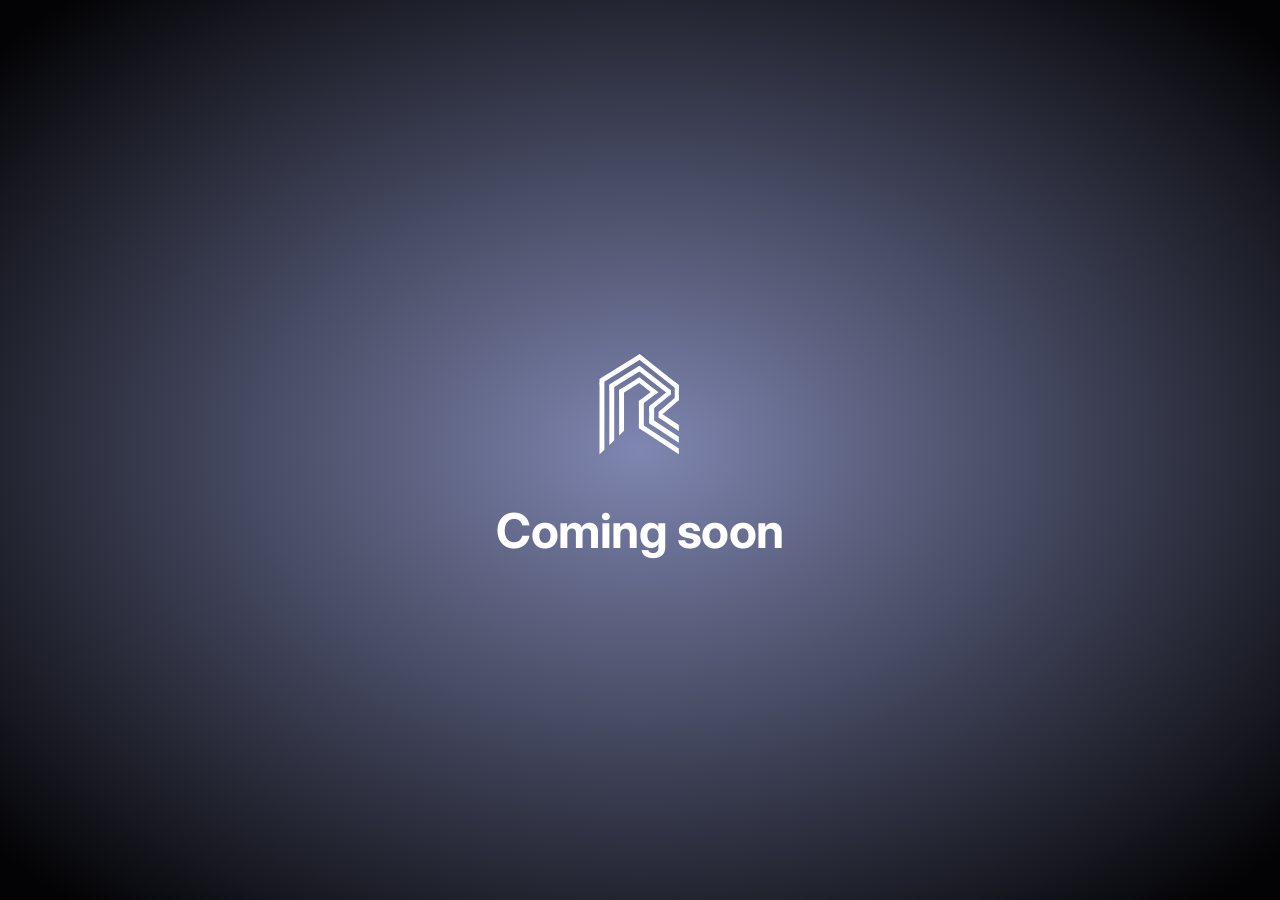
==== index.html @ 12a37af3 "Add files via upload" ====
<!DOCTYPE html>
<html lang="en">
<head>
  <meta charset="UTF-8" />
  <meta name="viewport" content="width=device-width, initial-scale=1.0" />
  <title>Coming Soon</title>
  <link rel="preconnect" href="https://fonts.googleapis.com" />
  <link rel="preconnect" href="https://fonts.gstatic.com" crossorigin />
  <link href="https://fonts.googleapis.com/css2?family=Inter:wght@700&display=swap" rel="stylesheet" />
  <style>
    *, *::before, *::after {
      margin: 0;
      padding: 0;
      box-sizing: border-box;
    }

    html, body {
      width: 100%;
      height: 100%;
    }

    body {
      min-height: 100vh;
      display: flex;
      align-items: center;
      justify-content: center;
      background: radial-gradient(ellipse at center, #7F86B0 0%, #030305 95%);
      font-family: 'Inter', sans-serif;
    }

    .content {
      display: flex;
      flex-direction: column;
      align-items: center;
      gap: 32px;
    }

    .logo-link {
      display: block;
      cursor: pointer;
      transition: opacity 0.2s;
    }

    .logo-link:hover {
      opacity: 0.75;
    }

    .logo-link svg {
      width: 128px;
      height: 128px;
      display: block;
    }

    .label {
      color: #ffffff;
      font-size: clamp(2rem, 6vw, 48px);
      font-weight: 700;
      letter-spacing: -0.01em;
    }
  </style>
</head>
<body>
  <div class="content">
    <a class="logo-link" href="https://www.linkedin.com/in/reinisneilands/" target="_blank" rel="noopener noreferrer" aria-label="Visit LinkedIn profile">
      <svg width="128" height="128" viewBox="0 0 128 128" fill="none" xmlns="http://www.w3.org/2000/svg">
        <path d="M43.125 48.6593L48.03 46.1991V89.7869L43.125 94.5078V48.6593Z" fill="white"/>
        <path d="M102.82 44.0562V59.1446L101.183 60.3312L98.7383 62.1009V40.839L101.464 42.9872L102.82 44.0562Z" fill="white"/>
        <path d="M67.8054 56.9609V90.3244L62.9004 87.097V59.9275C64.5013 58.9608 66.1431 57.9685 67.8054 56.9609Z" fill="white"/>
        <path d="M78.1245 62.1826V85.3779L73.2246 82.1505V65.1492L78.1245 62.1826Z" fill="white"/>
        <path d="M66.9801 39.6012L62.6428 42.3427L47.7078 51.7794L43.125 54.6743V49.0839L47.7078 46.189L58.4027 39.4273L62.7451 36.6858L66.9801 39.6012Z" fill="white"/>
        <path d="M28.4168 38.5421V108.65L23.5117 113.371V41.391L28.4168 38.5421Z" fill="white"/>
        <path d="M33.3242 44.0613L38.2293 41.5959V99.2237L33.3242 103.939V44.0613Z" fill="white"/>
        <path d="M67.5701 16.3648L63.0742 19.1421L58.5835 21.9194L54.0927 24.6967L49.602 27.474L47.2032 28.9572L45.1113 30.2513H45.1061L42.4618 31.8931L37.7256 34.8187L28.2531 40.6802L23.5117 43.611V37.949L28.2531 35.0182L37.7256 29.1567L40.7228 27.3001L42.4618 26.226L45.2135 24.5228L47.2032 23.2952L49.7094 21.7455L54.2001 18.9682L58.6909 16.1857L63.1816 13.4084L67.5701 16.3648Z" fill="white"/>
        <path d="M67.4395 27.9397L62.9795 30.7119L58.5194 33.4841L54.0645 36.2563L47.4358 40.3737L42.7302 43.2993L38.0247 46.2249L33.3242 49.1454V43.4937L38.0247 40.568L42.7302 37.6475L47.4358 34.7219L49.7118 33.3051L54.1668 30.538L58.6268 27.7658L63.0869 24.9937L67.4395 27.9397Z" fill="white"/>
        <path d="M82.2239 51.1907L78.4696 54.0038L66.8592 62.6989L62.9004 65.6603V59.9318C64.1944 58.9651 65.5191 57.9729 66.8592 56.9653C69.4933 54.991 72.1939 52.9758 74.8075 51.0168C76.0811 50.0604 77.3393 49.1193 78.5617 48.2037L82.2239 51.1907Z" fill="white"/>
        <path d="M102.82 53.4062V59.1399L101.444 60.3265L99.388 62.1013L98.1912 63.1345L94.9433 65.9476L85.8391 73.814L82.8112 76.4328V70.9651L82.668 70.827L82.8112 70.7043L91.7671 62.9606L95.0201 60.1526L98.273 57.3395L99.388 56.3728L101.521 54.5264L102.82 53.4062Z" fill="white"/>
        <path d="M93.8268 48.5569L90.9881 50.8381L90.3334 51.3649L76.9021 62.1825L73.2246 65.1491V70.8776L76.9021 67.9162L90.9881 56.5717L93.7398 54.3519L94.6656 53.6051V49.2934L93.8268 48.5569Z" fill="white"/>
        <path d="M102.726 44.0049V49.8767L101.278 48.731L98.6491 46.6493L97.5085 45.744L93.7338 42.7569L89.9591 39.7699L78.63 30.8038L74.8604 27.8168L71.0857 24.8298L67.3111 21.8428L63.5364 18.8558L59.7617 15.8688L63.6285 13.0608L67.4031 16.0478L71.1778 19.0348L74.9525 22.0218L78.7272 25.0088L82.4967 27.9958L93.8259 36.962L97.6005 39.949L98.6491 40.7775L101.375 42.936L102.726 44.0049Z" fill="white"/>
        <path d="M82.2284 51.1916L78.3668 53.9996L74.5921 51.0126L63.263 42.0465L59.4883 39.0595L63.355 36.2515L67.1297 39.2385L78.4588 48.2046L82.2284 51.1916Z" fill="white"/>
        <path d="M94.663 53.6055V49.2938L93.7321 48.5573L90.5865 46.0664L74.8536 33.6171L71.0841 30.6301L67.3094 27.6431L63.5347 24.6561L59.668 27.4641L63.4426 30.4511L67.2173 33.4381L70.992 36.4251L89.8654 51.3653L90.5865 51.9381L93.64 54.3523L94.663 53.6055Z" fill="white"/>
        <path d="M102.82 84.0125V89.8894L82.9902 76.8366L82.668 76.6269L82.9902 76.4325V70.9648L87.3224 73.8138L102.82 84.0125Z" fill="white"/>
        <path d="M102.821 107.499V113.371L67.8054 90.324L62.9004 87.0966V81.2249L67.8054 84.4523L102.821 107.499Z" fill="white"/>
        <path d="M102.824 95.7565V101.628L78.1245 85.3787L73.2246 82.1513V76.2795L78.1245 79.5069L102.824 95.7565Z" fill="white"/>
        <path d="M85.4095 70.8264H82.668V76.6214H85.4095V70.8264Z" fill="white"/>
      </svg>
    </a>
    <p class="label">Coming soon</p>
  </div>
</body>
</html>
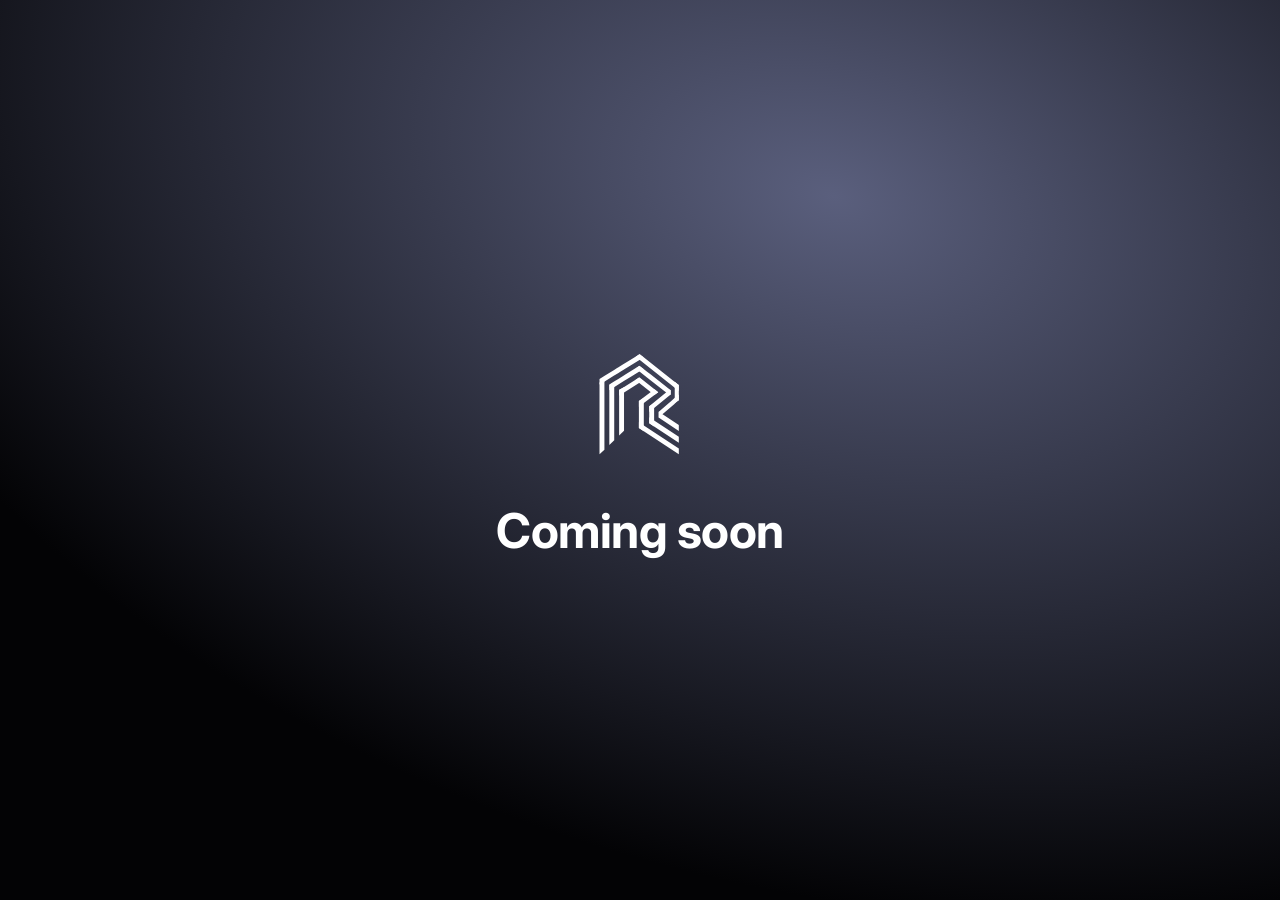
==== commit 7ef6c186: "Add files via upload" ====
--- a/index.html
+++ b/index.html
@@ -24,7 +24,7 @@
       display: flex;
       align-items: center;
       justify-content: center;
-      background: radial-gradient(ellipse at center, #7F86B0 0%, #030305 95%);
+      background: url('BG.svg') center center / cover no-repeat;
       font-family: 'Inter', sans-serif;
     }
 
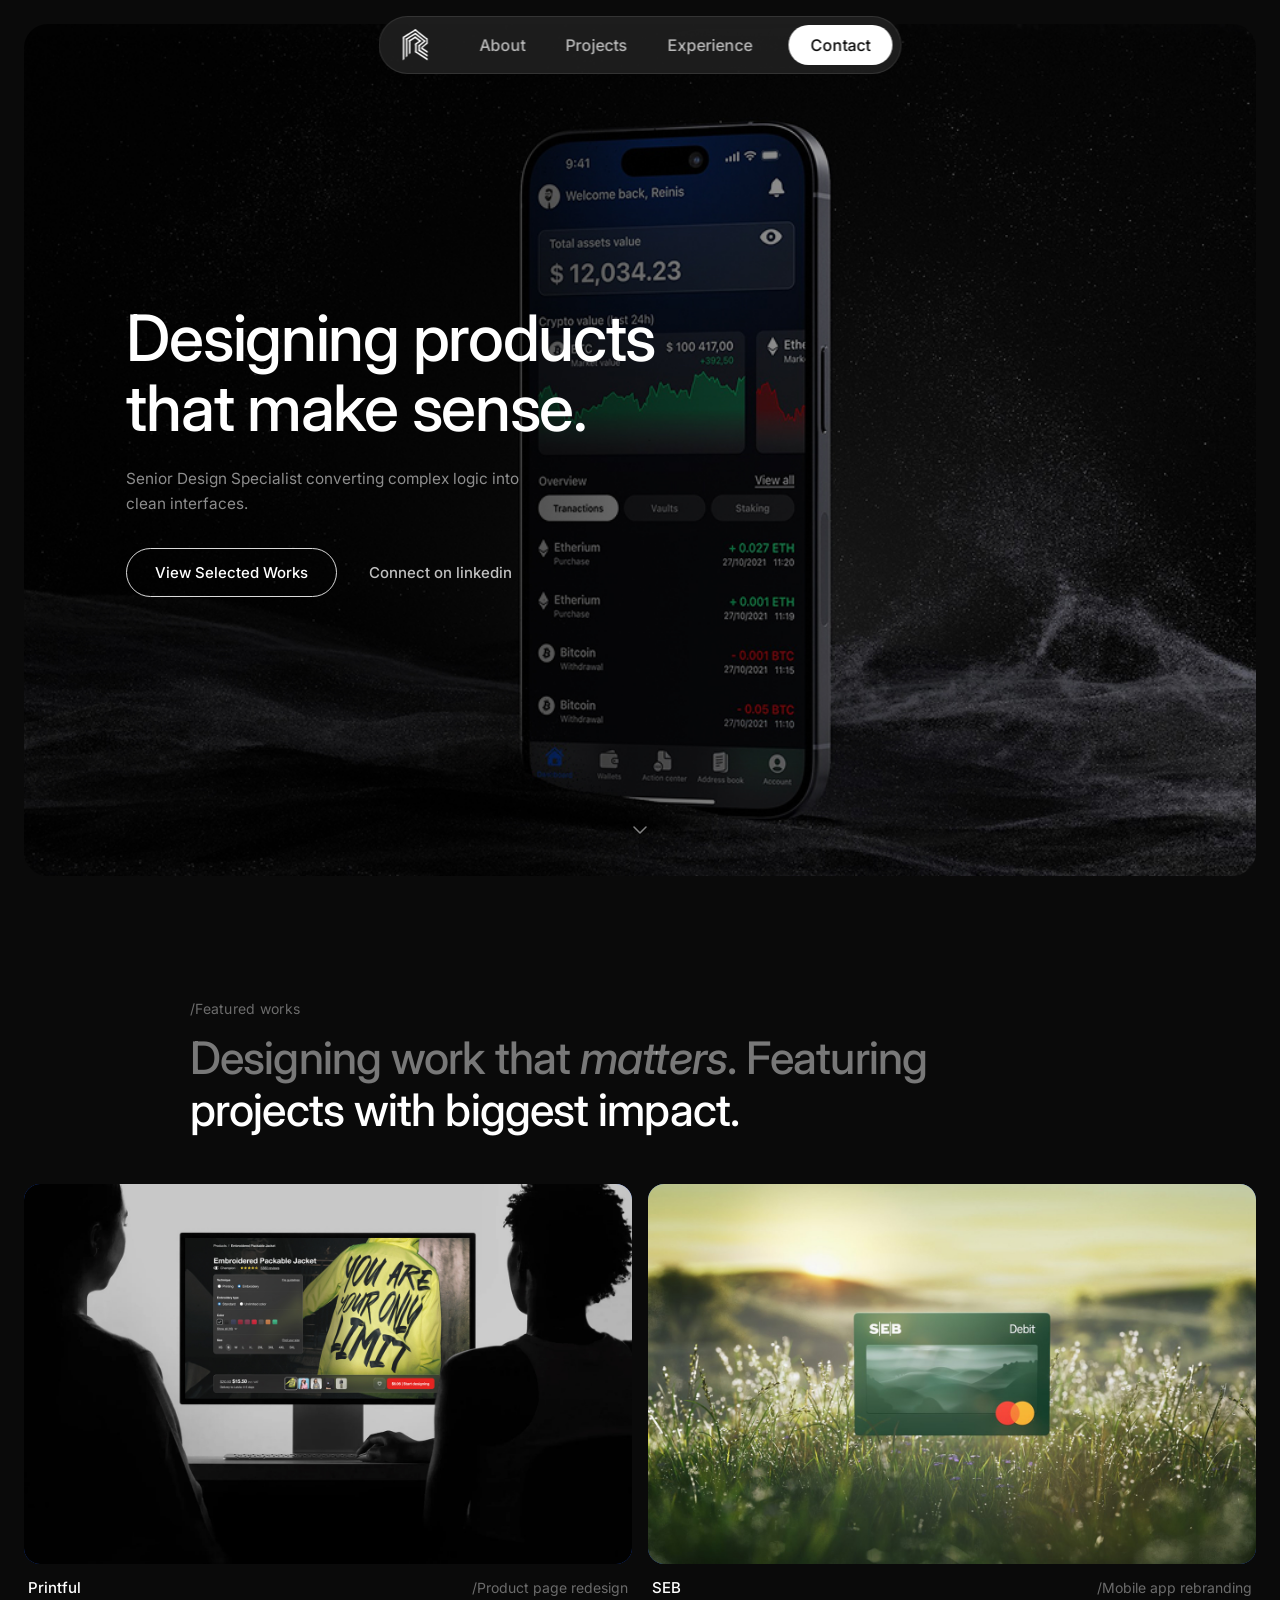
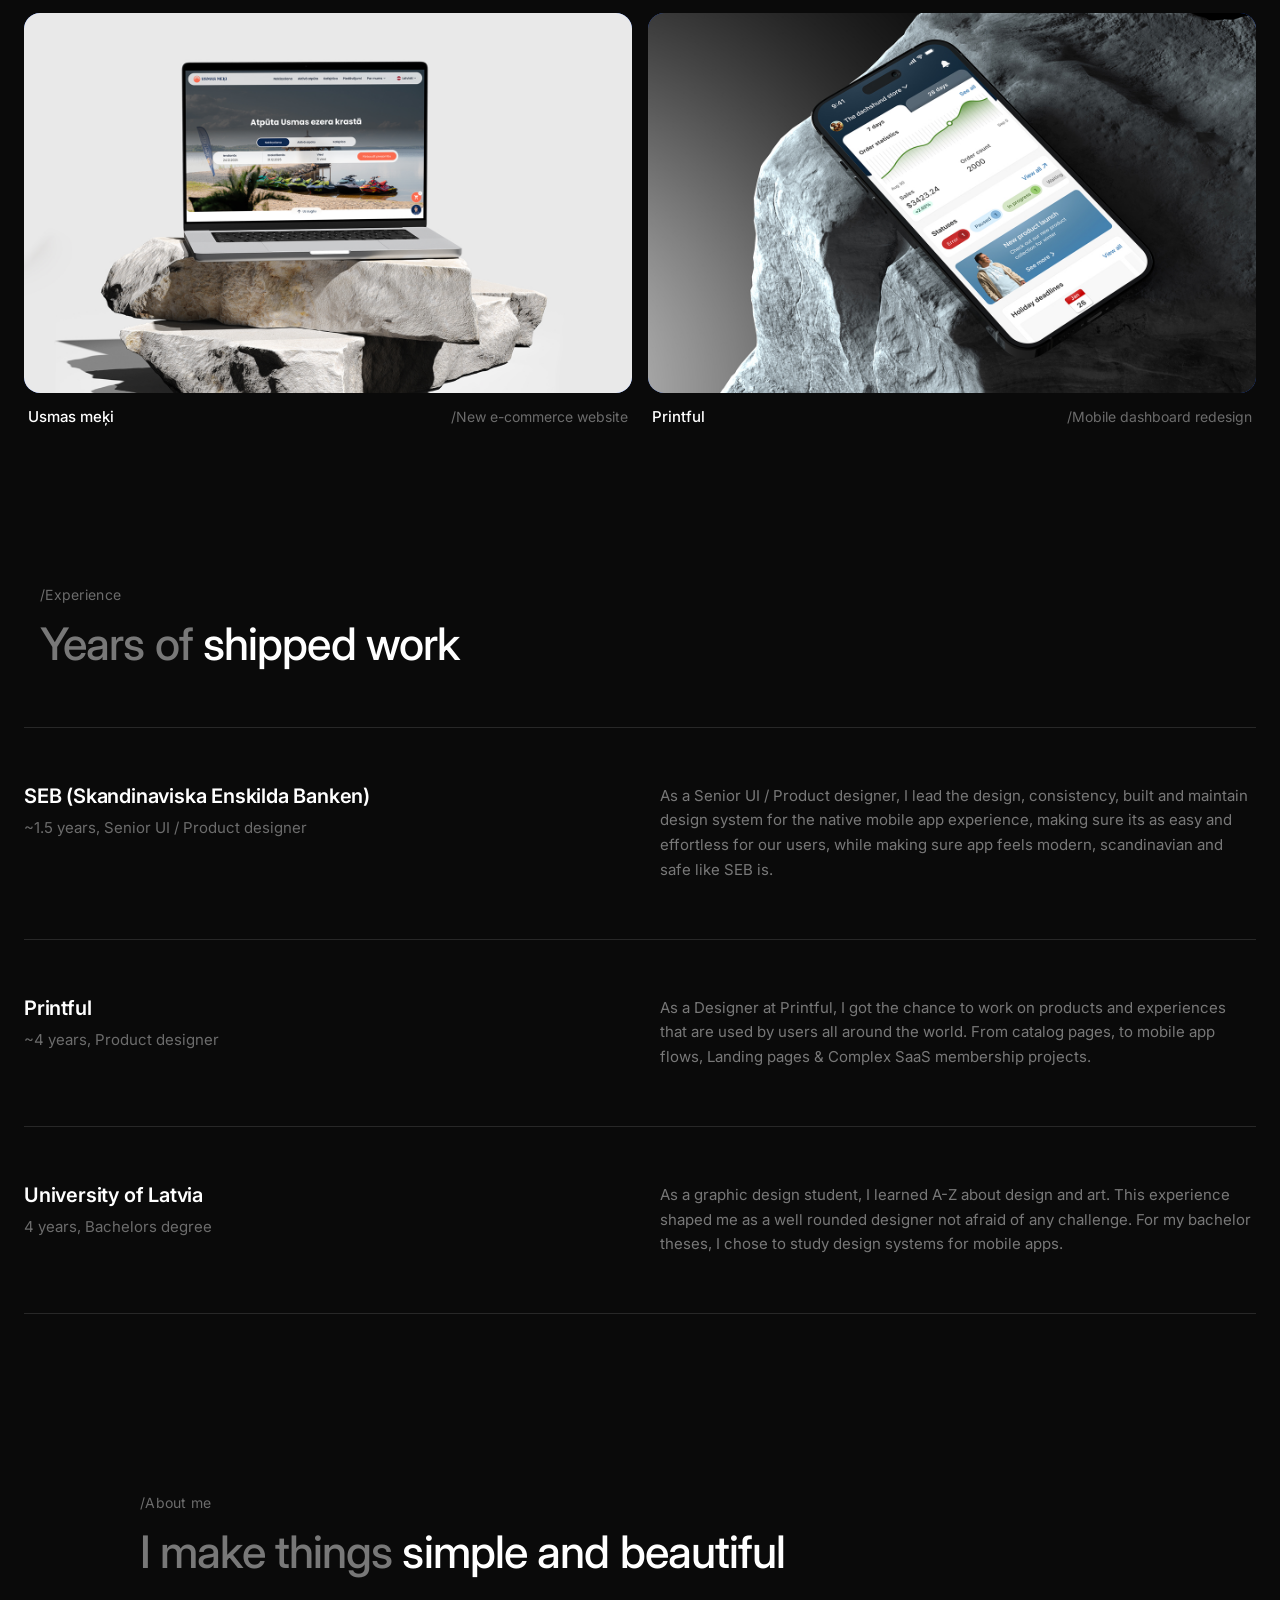
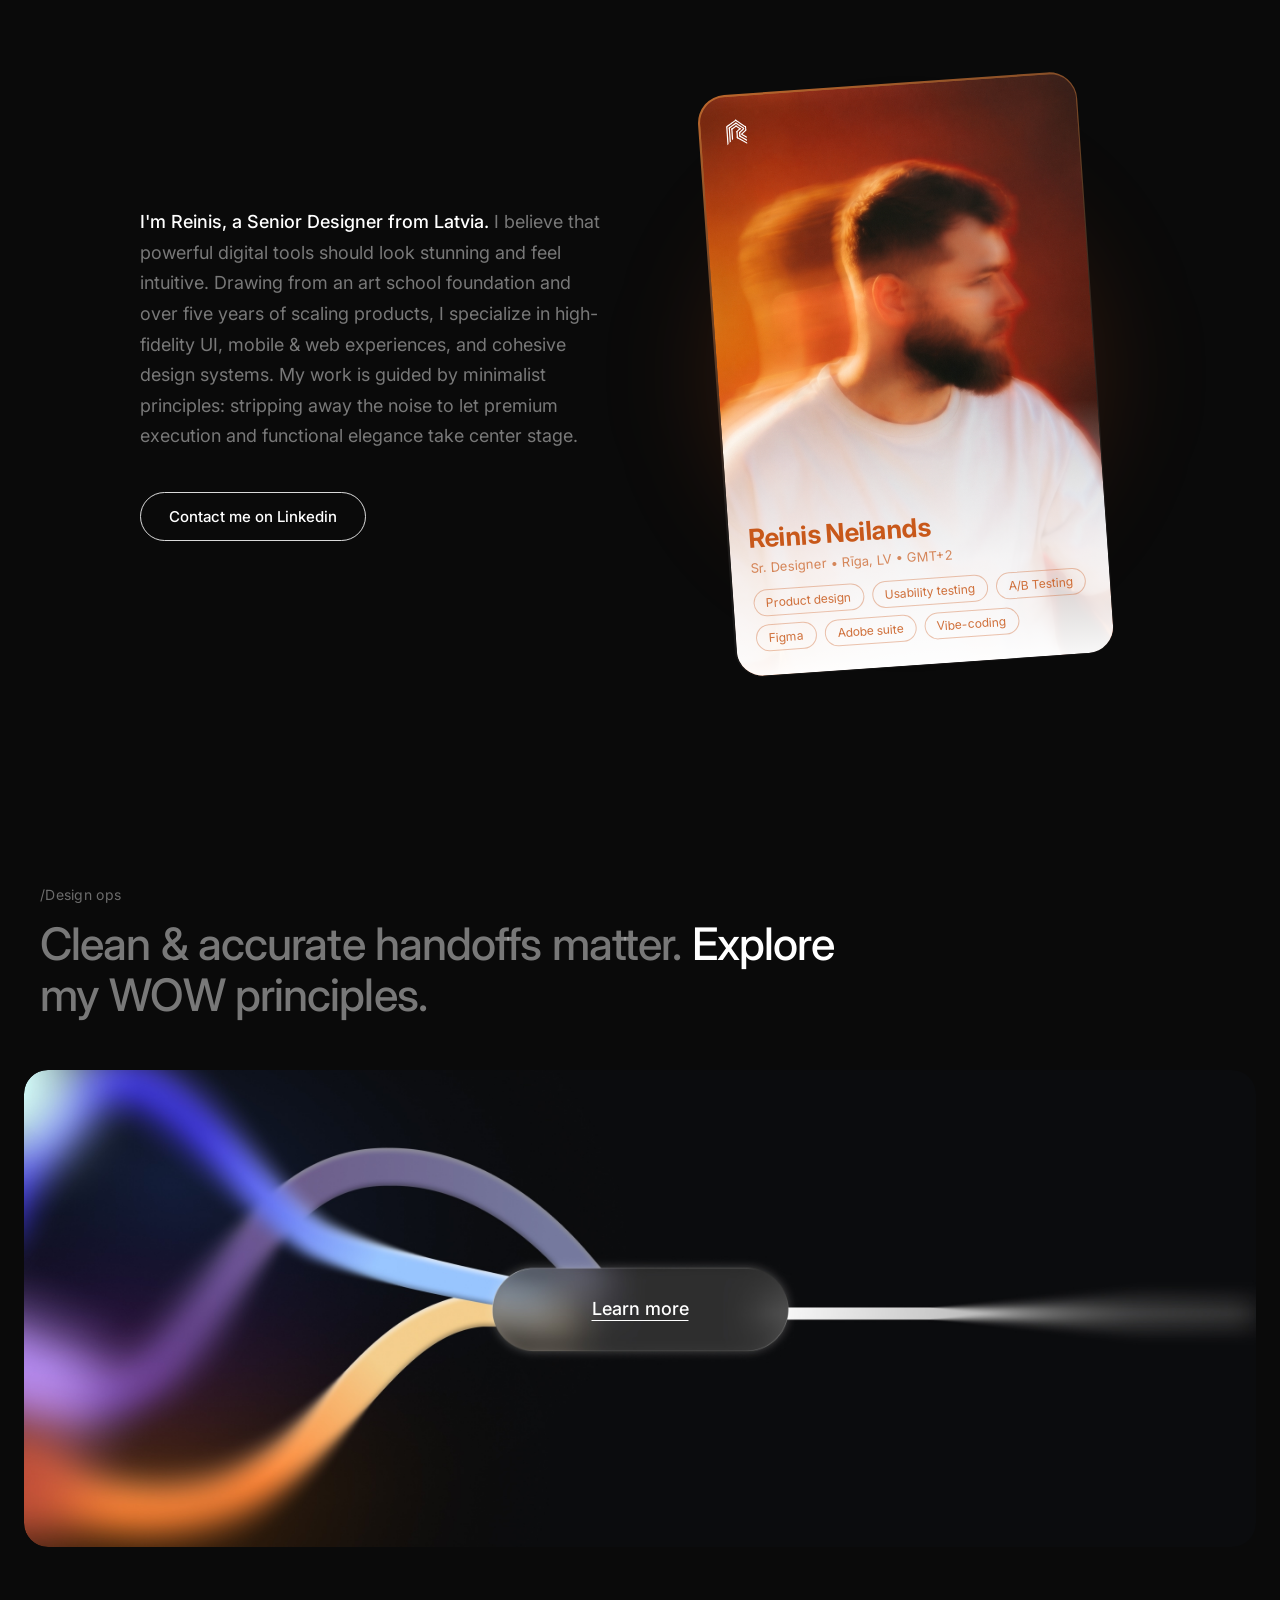
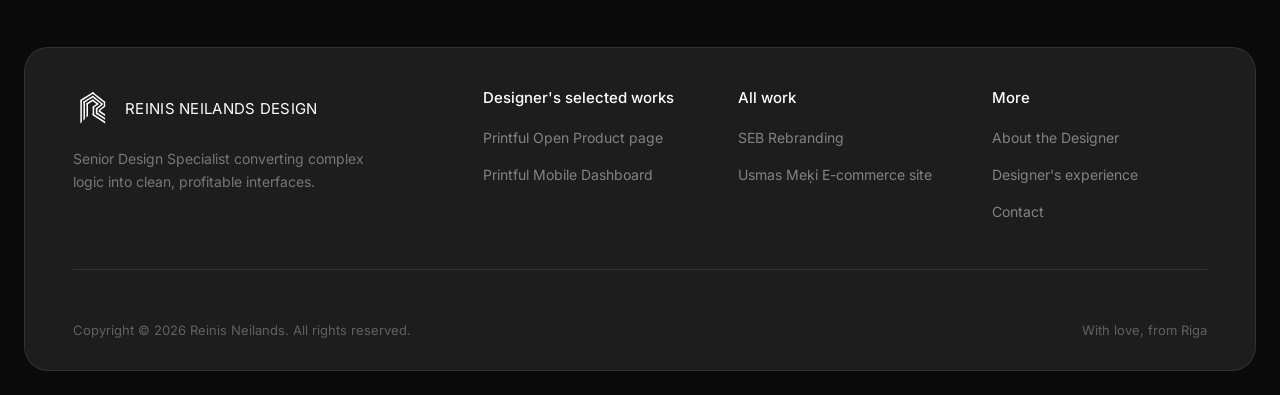
==== commit aa9b2347: "Add files via upload" ====
--- a/index.html
+++ b/index.html
@@ -3,88 +3,284 @@
 <head>
   <meta charset="UTF-8" />
   <meta name="viewport" content="width=device-width, initial-scale=1.0" />
-  <title>Coming Soon</title>
+  <title>Reinis — Product Designer</title>
   <link rel="preconnect" href="https://fonts.googleapis.com" />
   <link rel="preconnect" href="https://fonts.gstatic.com" crossorigin />
-  <link href="https://fonts.googleapis.com/css2?family=Inter:wght@700&display=swap" rel="stylesheet" />
-  <style>
-    *, *::before, *::after {
-      margin: 0;
-      padding: 0;
-      box-sizing: border-box;
-    }
-
-    html, body {
-      width: 100%;
-      height: 100%;
-    }
-
-    body {
-      min-height: 100vh;
-      display: flex;
-      align-items: center;
-      justify-content: center;
-      background: url('BG.svg') center center / cover no-repeat;
-      font-family: 'Inter', sans-serif;
-    }
-
-    .content {
-      display: flex;
-      flex-direction: column;
-      align-items: center;
-      gap: 32px;
-    }
-
-    .logo-link {
-      display: block;
-      cursor: pointer;
-      transition: opacity 0.2s;
-    }
-
-    .logo-link:hover {
-      opacity: 0.75;
-    }
-
-    .logo-link svg {
-      width: 128px;
-      height: 128px;
-      display: block;
-    }
-
-    .label {
-      color: #ffffff;
-      font-size: clamp(2rem, 6vw, 48px);
-      font-weight: 700;
-      letter-spacing: -0.01em;
-    }
-  </style>
+  <link href="https://fonts.googleapis.com/css2?family=Inter:wght@400;500;600;700&display=swap" rel="stylesheet" />
+  <link rel="stylesheet" href="styles.css?v=17" />
 </head>
 <body>
-  <div class="content">
-    <a class="logo-link" href="https://www.linkedin.com/in/reinisneilands/" target="_blank" rel="noopener noreferrer" aria-label="Visit LinkedIn profile">
-      <svg width="128" height="128" viewBox="0 0 128 128" fill="none" xmlns="http://www.w3.org/2000/svg">
-        <path d="M43.125 48.6593L48.03 46.1991V89.7869L43.125 94.5078V48.6593Z" fill="white"/>
-        <path d="M102.82 44.0562V59.1446L101.183 60.3312L98.7383 62.1009V40.839L101.464 42.9872L102.82 44.0562Z" fill="white"/>
-        <path d="M67.8054 56.9609V90.3244L62.9004 87.097V59.9275C64.5013 58.9608 66.1431 57.9685 67.8054 56.9609Z" fill="white"/>
-        <path d="M78.1245 62.1826V85.3779L73.2246 82.1505V65.1492L78.1245 62.1826Z" fill="white"/>
-        <path d="M66.9801 39.6012L62.6428 42.3427L47.7078 51.7794L43.125 54.6743V49.0839L47.7078 46.189L58.4027 39.4273L62.7451 36.6858L66.9801 39.6012Z" fill="white"/>
-        <path d="M28.4168 38.5421V108.65L23.5117 113.371V41.391L28.4168 38.5421Z" fill="white"/>
-        <path d="M33.3242 44.0613L38.2293 41.5959V99.2237L33.3242 103.939V44.0613Z" fill="white"/>
-        <path d="M67.5701 16.3648L63.0742 19.1421L58.5835 21.9194L54.0927 24.6967L49.602 27.474L47.2032 28.9572L45.1113 30.2513H45.1061L42.4618 31.8931L37.7256 34.8187L28.2531 40.6802L23.5117 43.611V37.949L28.2531 35.0182L37.7256 29.1567L40.7228 27.3001L42.4618 26.226L45.2135 24.5228L47.2032 23.2952L49.7094 21.7455L54.2001 18.9682L58.6909 16.1857L63.1816 13.4084L67.5701 16.3648Z" fill="white"/>
-        <path d="M67.4395 27.9397L62.9795 30.7119L58.5194 33.4841L54.0645 36.2563L47.4358 40.3737L42.7302 43.2993L38.0247 46.2249L33.3242 49.1454V43.4937L38.0247 40.568L42.7302 37.6475L47.4358 34.7219L49.7118 33.3051L54.1668 30.538L58.6268 27.7658L63.0869 24.9937L67.4395 27.9397Z" fill="white"/>
-        <path d="M82.2239 51.1907L78.4696 54.0038L66.8592 62.6989L62.9004 65.6603V59.9318C64.1944 58.9651 65.5191 57.9729 66.8592 56.9653C69.4933 54.991 72.1939 52.9758 74.8075 51.0168C76.0811 50.0604 77.3393 49.1193 78.5617 48.2037L82.2239 51.1907Z" fill="white"/>
-        <path d="M102.82 53.4062V59.1399L101.444 60.3265L99.388 62.1013L98.1912 63.1345L94.9433 65.9476L85.8391 73.814L82.8112 76.4328V70.9651L82.668 70.827L82.8112 70.7043L91.7671 62.9606L95.0201 60.1526L98.273 57.3395L99.388 56.3728L101.521 54.5264L102.82 53.4062Z" fill="white"/>
-        <path d="M93.8268 48.5569L90.9881 50.8381L90.3334 51.3649L76.9021 62.1825L73.2246 65.1491V70.8776L76.9021 67.9162L90.9881 56.5717L93.7398 54.3519L94.6656 53.6051V49.2934L93.8268 48.5569Z" fill="white"/>
-        <path d="M102.726 44.0049V49.8767L101.278 48.731L98.6491 46.6493L97.5085 45.744L93.7338 42.7569L89.9591 39.7699L78.63 30.8038L74.8604 27.8168L71.0857 24.8298L67.3111 21.8428L63.5364 18.8558L59.7617 15.8688L63.6285 13.0608L67.4031 16.0478L71.1778 19.0348L74.9525 22.0218L78.7272 25.0088L82.4967 27.9958L93.8259 36.962L97.6005 39.949L98.6491 40.7775L101.375 42.936L102.726 44.0049Z" fill="white"/>
-        <path d="M82.2284 51.1916L78.3668 53.9996L74.5921 51.0126L63.263 42.0465L59.4883 39.0595L63.355 36.2515L67.1297 39.2385L78.4588 48.2046L82.2284 51.1916Z" fill="white"/>
-        <path d="M94.663 53.6055V49.2938L93.7321 48.5573L90.5865 46.0664L74.8536 33.6171L71.0841 30.6301L67.3094 27.6431L63.5347 24.6561L59.668 27.4641L63.4426 30.4511L67.2173 33.4381L70.992 36.4251L89.8654 51.3653L90.5865 51.9381L93.64 54.3523L94.663 53.6055Z" fill="white"/>
-        <path d="M102.82 84.0125V89.8894L82.9902 76.8366L82.668 76.6269L82.9902 76.4325V70.9648L87.3224 73.8138L102.82 84.0125Z" fill="white"/>
-        <path d="M102.821 107.499V113.371L67.8054 90.324L62.9004 87.0966V81.2249L67.8054 84.4523L102.821 107.499Z" fill="white"/>
-        <path d="M102.824 95.7565V101.628L78.1245 85.3787L73.2246 82.1513V76.2795L78.1245 79.5069L102.824 95.7565Z" fill="white"/>
-        <path d="M85.4095 70.8264H82.668V76.6214H85.4095V70.8264Z" fill="white"/>
+  <header class="nav-wrap">
+    <nav class="nav">
+      <a href="https://reinisneilands.lv" class="nav__logo">
+        <img src="assets/Logo.svg" alt="Reinis logo" width="28" height="28" />
+      </a>
+      <ul class="nav__links">
+        <li><a href="#about">About</a></li>
+        <li><a href="#projects">Projects</a></li>
+        <li><a href="#experience">Experience</a></li>
+      </ul>
+      <a href="https://www.linkedin.com/in/reinisneilands/" target="_blank" rel="noopener" class="nav__cta">Contact</a>
+    </nav>
+  </header>
+
+  <section class="hero">
+    <div class="hero__content">
+      <h1 class="hero__heading">Designing products<br>that make sense.</h1>
+      <p class="hero__subheading">Senior Design Specialist converting complex logic into<br>clean interfaces.</p>
+      <div class="hero__actions">
+        <a href="#projects" class="btn btn--outline">View Selected Works</a>
+        <a href="https://www.linkedin.com/in/reinisneilands/" target="_blank" rel="noopener" class="btn btn--ghost">Connect on linkedin</a>
+      </div>
+    </div>
+
+    <div class="hero__scroll-indicator">
+      <svg width="20" height="20" viewBox="0 0 20 20" fill="none" xmlns="http://www.w3.org/2000/svg">
+        <path d="M4 7L10 13L16 7" stroke="white" stroke-width="1.5" stroke-linecap="round" stroke-linejoin="round"/>
       </svg>
+    </div>
+  </section>
+
+  <!-- Featured Works -->
+  <section id="projects" class="works">
+    <div class="works__header">
+      <span class="works__label">/Featured works</span>
+      <h2 class="works__heading">
+        <span class="works__heading--muted">Designing work that <em>matters</em>. Featuring</span><br>
+        projects with biggest impact.
+      </h2>
+    </div>
+
+    <div class="works__grid">
+
+      <article class="work-card">
+        <a href="printful_opp/" class="work-card__image-wrap">
+          <div class="work-card__image" style="background-image: url('assets/01_printful_opp.jpg');"></div>
+          <div class="work-card__overlay">
+            <span class="work-card__view">View project</span>
+          </div>
+        </a>
+        <footer class="work-card__meta">
+          <span class="work-card__name">Printful</span>
+          <span class="work-card__type">/Product page redesign</span>
+        </footer>
+      </article>
+
+      <article class="work-card">
+        <a href="seb_rebrand/" class="work-card__image-wrap">
+          <div class="work-card__image" style="background-image: url('assets/02_seb.jpg');"></div>
+          <div class="work-card__overlay">
+            <span class="work-card__view">View project</span>
+          </div>
+        </a>
+        <footer class="work-card__meta">
+          <span class="work-card__name">SEB</span>
+          <span class="work-card__type">/Mobile app rebranding</span>
+        </footer>
+      </article>
+
+      <article class="work-card">
+        <a href="usmas_meki/" class="work-card__image-wrap">
+          <div class="work-card__image" style="background-image: url('assets/03_usmas_meki.jpg');"></div>
+          <div class="work-card__overlay">
+            <span class="work-card__view">View project</span>
+          </div>
+        </a>
+        <footer class="work-card__meta">
+          <span class="work-card__name">Usmas meķi</span>
+          <span class="work-card__type">/New e-commerce website</span>
+        </footer>
+      </article>
+
+      <article class="work-card">
+        <a href="printful_dashboard/" class="work-card__image-wrap">
+          <div class="work-card__image" style="background-image: url('assets/04_printful_dashboard.jpg');"></div>
+          <div class="work-card__overlay">
+            <span class="work-card__view">View project</span>
+          </div>
+        </a>
+        <footer class="work-card__meta">
+          <span class="work-card__name">Printful</span>
+          <span class="work-card__type">/Mobile dashboard redesign</span>
+        </footer>
+      </article>
+
+    </div>
+  </section>
+
+  <!-- Experience -->
+  <section id="experience" class="experience">
+    <div class="experience__header">
+      <span class="works__label">/Experience</span>
+      <h2 class="works__heading">
+        <span class="works__heading--muted">Years of</span> shipped work
+      </h2>
+    </div>
+
+    <div class="experience__list">
+      <div class="experience__divider"></div>
+
+      <div class="experience__row">
+        <div class="experience__left">
+          <h3 class="experience__company">SEB (Skandinaviska Enskilda Banken)</h3>
+          <p class="experience__meta">~1.5 years, Senior UI / Product designer</p>
+        </div>
+        <div class="experience__right">
+          <p class="experience__desc">As a Senior UI / Product designer, I lead the design, consistency, built and maintain design system for the native mobile app experience, making sure its as easy and effortless for our users, while making sure app feels modern, scandinavian and safe like SEB is.</p>
+        </div>
+      </div>
+
+      <div class="experience__divider"></div>
+
+      <div class="experience__row">
+        <div class="experience__left">
+          <h3 class="experience__company">Printful</h3>
+          <p class="experience__meta">~4 years, Product designer</p>
+        </div>
+        <div class="experience__right">
+          <p class="experience__desc">As a Designer at Printful, I got the chance to work on products and experiences that are used by users all around the world. From catalog pages, to mobile app flows, Landing pages &amp; Complex SaaS membership projects.</p>
+        </div>
+      </div>
+
+      <div class="experience__divider"></div>
+
+      <div class="experience__row">
+        <div class="experience__left">
+          <h3 class="experience__company">University of Latvia</h3>
+          <p class="experience__meta">4 years, Bachelors degree</p>
+        </div>
+        <div class="experience__right">
+          <p class="experience__desc">As a graphic design student, I learned A-Z about design and art. This experience shaped me as a well rounded designer not afraid of any challenge. For my bachelor theses, I chose to study design systems for mobile apps.</p>
+        </div>
+      </div>
+
+      <div class="experience__divider"></div>
+    </div>
+  </section>
+
+  <!-- About -->
+  <section id="about" class="about">
+    <div class="about__header">
+      <span class="works__label">/About me</span>
+      <h2 class="works__heading">
+        <span class="works__heading--muted">I make things</span> simple and beautiful
+      </h2>
+    </div>
+
+    <div class="about__body">
+      <div class="about__text">
+        <p class="about__bio">
+          <strong>I'm Reinis, a Senior Designer from Latvia.</strong> I believe that powerful digital tools should look stunning and feel intuitive. Drawing from an art school foundation and over five years of scaling products, I specialize in high-fidelity UI, mobile &amp; web experiences, and cohesive design systems. My work is guided by minimalist principles: stripping away the noise to let premium execution and functional elegance take center stage.
+        </p>
+        <a href="https://www.linkedin.com/in/reinisneilands/" target="_blank" rel="noopener" class="btn btn--outline about__btn">Contact me on Linkedin</a>
+      </div>
+
+      <div class="about__card-wrap">
+        <div class="about__glow"></div>
+        <div class="about__card">
+          <div class="about__card-inner">
+          <img src="assets/Reinis.png" alt="Reinis Neilands" class="about__card-photo" />
+          <img src="assets/Logo.svg" alt="Logo" class="about__card-logo" />
+          <div class="about__card-info">
+            <h3 class="about__card-name">Reinis Neilands</h3>
+            <p class="about__card-role">Sr. Designer • Rīga, LV • GMT+2</p>
+            <div class="about__tags">
+              <span class="about__tag">Product design</span>
+              <span class="about__tag">Usability testing</span>
+              <span class="about__tag">A/B Testing</span>
+              <span class="about__tag">Figma</span>
+              <span class="about__tag">Adobe suite</span>
+              <span class="about__tag">Vibe-coding</span>
+            </div>
+          </div>
+          </div><!-- /.about__card-inner -->
+        </div>
+      </div>
+    </div>
+  </section>
+
+  <!-- Design Ops -->
+  <section class="designops">
+    <div class="designops__header">
+      <span class="works__label">/Design ops</span>
+      <h2 class="works__heading">
+        <span class="works__heading--muted">Clean &amp; accurate handoffs matter.</span> Explore<br>
+        <span class="works__heading--muted">my WOW principles.</span>
+      </h2>
+    </div>
+    <div class="designops__image-wrap">
+      <img src="assets/Visual.jpg" alt="Design ops visual" class="designops__image" />
+      <a href="wow/" class="designops__cta">Learn more</a>
+    </div>
+  </section>
+
+  <!-- Footer -->
+  <footer class="footer">
+    <div class="footer__card">
+      <div class="footer__brand">
+        <a href="https://reinisneilands.lv" class="footer__brand-top">
+          <img src="assets/Logo.svg" alt="Logo" class="footer__logo" />
+          <span class="footer__name">REINIS NEILANDS DESIGN</span>
+        </a>
+        <p class="footer__tagline">Senior Design Specialist converting complex<br>logic into clean, profitable interfaces.</p>
+      </div>
+
+      <div class="footer__links-group">
+        <div class="footer__col">
+          <h4 class="footer__col-title">Designer's selected works</h4>
+          <ul class="footer__links">
+            <li><a href="printful_opp/">Printful Open Product page</a></li>
+            <li><a href="printful_dashboard/">Printful Mobile Dashboard</a></li>
+          </ul>
+        </div>
+
+        <div class="footer__col">
+          <h4 class="footer__col-title">All work</h4>
+          <ul class="footer__links">
+            <li><a href="seb_rebrand/">SEB Rebranding</a></li>
+            <li><a href="usmas_meki/">Usmas Meķi E-commerce site</a></li>
+          </ul>
+        </div>
+
+        <div class="footer__col">
+          <h4 class="footer__col-title">More</h4>
+          <ul class="footer__links">
+            <li><a href="#about">About the Designer</a></li>
+            <li><a href="#experience">Designer's experience</a></li>
+            <li><a href="https://www.linkedin.com/in/reinisneilands/" target="_blank" rel="noopener">Contact</a></li>
+          </ul>
+        </div>
+      </div>
+
+      <div class="footer__divider"></div>
+
+      <div class="footer__bottom">
+        <span>Copyright © 2026 Reinis Neilands. All rights reserved.</span>
+        <span>With love, from Riga</span>
+      </div>
+    </div>
+  </footer>
+
+  <nav class="bottom-nav">
+    <div class="bottom-nav__pill">
+      <a href="./" class="bottom-nav__item">
+        <svg width="22" height="22" viewBox="0 0 22 22" fill="none" xmlns="http://www.w3.org/2000/svg"><path d="M2.5 9.8L11 2L19.5 9.8V20H14V14H8V20H2.5V9.8Z" stroke="currentColor" stroke-width="1.5" stroke-linecap="round" stroke-linejoin="round"/></svg>
+        <span>Home</span>
+      </a>
+      <a href="#projects" class="bottom-nav__item">
+        <svg width="22" height="22" viewBox="0 0 22 22" fill="none" xmlns="http://www.w3.org/2000/svg"><path d="M5 3H17C17.5523 3 18 3.44772 18 4V20L11 16L4 20V4C4 3.44772 4.44772 3 5 3Z" stroke="currentColor" stroke-width="1.5" stroke-linecap="round" stroke-linejoin="round"/></svg>
+        <span>Projects</span>
+      </a>
+      <a href="#experience" class="bottom-nav__item">
+        <svg width="22" height="22" viewBox="0 0 22 22" fill="none" xmlns="http://www.w3.org/2000/svg"><circle cx="11" cy="14" r="5" stroke="currentColor" stroke-width="1.5"/><path d="M7.5 9.5L5 3H17L14.5 9.5" stroke="currentColor" stroke-width="1.5" stroke-linecap="round" stroke-linejoin="round"/></svg>
+        <span>Experience</span>
+      </a>
+    </div>
+    <a href="https://www.linkedin.com/in/reinisneilands/" target="_blank" rel="noopener" class="bottom-nav__contact">
+      <svg width="22" height="22" viewBox="0 0 22 22" fill="none" xmlns="http://www.w3.org/2000/svg"><circle cx="11" cy="11" r="3" stroke="currentColor" stroke-width="1.5"/><path d="M14 11C14 12.6569 15.3431 14 17 14C17 14 18.5 12 18.5 11C18.5 6.30558 15.1944 3 11 3C6.30558 3 3 6.30558 3 11C3 15.6944 6.30558 19 11 19C13.2 19 15 18.2 16.5 16.5" stroke="currentColor" stroke-width="1.5" stroke-linecap="round"/></svg>
+      <span>Contact</span>
     </a>
-    <p class="label">Coming soon</p>
-  </div>
+  </nav>
+  <script src="animations.js"></script>
 </body>
 </html>
--- a/styles.css
+++ b/styles.css
@@ -0,0 +1,913 @@
+*, *::before, *::after {
+  box-sizing: border-box;
+  margin: 0;
+  padding: 0;
+}
+
+html {
+  min-height: 100%;
+  scroll-behavior: smooth;
+}
+
+body {
+  min-height: 100%;
+  font-family: 'Inter', sans-serif;
+  background: #0a0a0a;
+  color: #fff;
+}
+
+/* ── Navigation ── */
+
+.nav-wrap {
+  position: fixed;
+  top: 16px;
+  left: 50%;
+  transform: translateX(-50%);
+  z-index: 100;
+}
+
+.nav {
+  display: flex;
+  align-items: center;
+  gap: 8px;
+  padding: 8px 8px 8px 16px;
+  background: rgba(36, 36, 36, 0.8);
+  backdrop-filter: blur(24px);
+  -webkit-backdrop-filter: blur(24px);
+  border: 1px solid rgba(255, 255, 255, 0.1);
+  border-radius: 100px;
+  white-space: nowrap;
+}
+
+.nav__logo {
+  display: flex;
+  align-items: center;
+  flex-shrink: 0;
+  margin-right: 16px;
+}
+
+.nav__logo img {
+  display: block;
+  width: 40px;
+  height: 40px;
+}
+
+.nav__links {
+  display: flex;
+  align-items: center;
+  gap: 0;
+  list-style: none;
+}
+
+.nav__links a {
+  font-size: 16px;
+  font-weight: 500;
+  color: rgba(255, 255, 255, 0.7);
+  text-decoration: none;
+  padding: 8px 20px;
+  border-radius: 100px;
+  transition: color 0.2s ease;
+}
+
+.nav__links a:hover {
+  color: #fff;
+}
+
+.nav__cta {
+  font-size: 16px;
+  font-weight: 500;
+  color: #0a0a0a;
+  text-decoration: none;
+  background: #fff;
+  padding: 10px 22px;
+  border-radius: 100px;
+  margin-left: 8px;
+  transition: opacity 0.2s ease;
+  flex-shrink: 0;
+}
+
+.nav__cta:hover {
+  opacity: 0.85;
+}
+
+/* ── Hero ── */
+
+.hero {
+  height: calc(100vh - 48px);
+  margin: 24px;
+  display: flex;
+  align-items: center;
+  background-image: url('assets/Main image.jpg');
+  background-size: cover;
+  background-position: 75% center;
+  background-repeat: no-repeat;
+  padding: 0 8%;
+  position: relative;
+  border-radius: 24px;
+  overflow: hidden;
+}
+
+.hero__content {
+  display: flex;
+  flex-direction: column;
+  gap: 24px;
+  max-width: 560px;
+  z-index: 1;
+}
+
+.hero__heading {
+  font-size: clamp(40px, 5vw, 64px);
+  font-weight: 500;
+  line-height: 1.1;
+  letter-spacing: -0.02em;
+  color: #fff;
+}
+
+.hero__subheading {
+  font-size: clamp(14px, 1.2vw, 16px);
+  font-weight: 400;
+  line-height: 1.6;
+  color: rgba(255, 255, 255, 0.55);
+}
+
+.hero__actions {
+  display: flex;
+  align-items: center;
+  gap: 32px;
+  margin-top: 8px;
+}
+
+.btn {
+  font-family: 'Inter', sans-serif;
+  font-size: 15px;
+  font-weight: 500;
+  text-decoration: none;
+  cursor: pointer;
+  transition: background 0.2s ease, color 0.2s ease, opacity 0.2s ease;
+}
+
+.btn--outline {
+  padding: 14px 28px;
+  border: 1.5px solid rgba(255, 255, 255, 0.85);
+  border-radius: 100px;
+  color: #fff;
+  background: transparent;
+}
+
+.btn--outline:hover {
+  background: #fff;
+  color: #0a0a0a;
+}
+
+.btn--ghost {
+  color: rgba(255, 255, 255, 0.75);
+  background: none;
+  border: none;
+  padding: 0;
+}
+
+.btn--ghost:hover {
+  opacity: 0.6;
+}
+
+.hero__scroll-indicator {
+  position: absolute;
+  bottom: 36px;
+  left: 50%;
+  transform: translateX(-50%);
+  display: flex;
+  align-items: center;
+  justify-content: center;
+  opacity: 0.5;
+  animation: bounce 2s ease-in-out infinite;
+}
+
+@keyframes bounce {
+  0%, 100% { transform: translateX(-50%) translateY(0); }
+  50% { transform: translateX(-50%) translateY(6px); }
+}
+
+.hero__featured-card {
+  position: absolute;
+  bottom: 36px;
+  right: 8%;
+  display: flex;
+  align-items: center;
+  gap: 12px;
+  background: rgba(255, 255, 255, 0.12);
+  backdrop-filter: blur(16px);
+  -webkit-backdrop-filter: blur(16px);
+  border: 1px solid rgba(255, 255, 255, 0.15);
+  border-radius: 16px;
+  padding: 10px 16px 10px 10px;
+}
+
+.hero__featured-thumb {
+  width: 44px;
+  height: 44px;
+  border-radius: 10px;
+  overflow: hidden;
+  flex-shrink: 0;
+  background: #1a1a2e;
+}
+
+.hero__featured-thumb img {
+  width: 100%;
+  height: 100%;
+  object-fit: cover;
+}
+
+.hero__featured-text {
+  display: flex;
+  flex-direction: column;
+  gap: 2px;
+}
+
+.hero__featured-label {
+  font-size: 11px;
+  font-weight: 400;
+  color: rgba(255, 255, 255, 0.5);
+  text-transform: none;
+}
+
+.hero__featured-title {
+  font-size: 14px;
+  font-weight: 500;
+  color: #fff;
+}
+
+/* ── About ── */
+
+.about {
+  padding: 80px 24px 100px;
+}
+
+.about__header {
+  max-width: 1000px;
+  margin: 0 auto 64px;
+}
+
+.about__body {
+  max-width: 1000px;
+  margin: 0 auto;
+  display: grid;
+  grid-template-columns: 1fr 1fr;
+  gap: 64px;
+  align-items: center;
+}
+
+.about__text {
+  display: flex;
+  flex-direction: column;
+  gap: 40px;
+  max-width: 500px;
+}
+
+.about__bio {
+  font-size: 18px;
+  font-weight: 400;
+  line-height: 1.7;
+  color: rgba(255, 255, 255, 0.45);
+}
+
+.about__bio strong {
+  color: #fff;
+  font-weight: 500;
+}
+
+.about__btn {
+  align-self: flex-start;
+}
+
+.about__card-wrap {
+  position: relative;
+  display: flex;
+  justify-content: center;
+  align-items: center;
+  padding: 40px;
+}
+
+.about__glow {
+  position: absolute;
+  width: 500px;
+  height: 500px;
+  background: radial-gradient(ellipse at center, rgba(200, 80, 20, 0.5) 0%, transparent 65%);
+  border-radius: 50%;
+  filter: blur(48px);
+  pointer-events: none;
+  z-index: 0;
+}
+
+/* gradient border via wrapper + ::before pseudo */
+.about__card {
+  position: relative;
+  z-index: 1;
+  width: 380px;
+  border-radius: 28px;
+  transform: rotate(-4deg);
+  padding: 1.5px;
+  background: linear-gradient(160deg, rgba(220, 120, 50, 0.85) 0%, rgba(255,255,255,0.08) 55%, rgba(255,255,255,0.03) 100%);
+}
+
+.about__card-inner {
+  border-radius: 26px;
+  overflow: hidden;
+  position: relative;
+}
+
+.about__card-photo {
+  display: block;
+  width: 100%;
+  height: 580px;
+  object-fit: cover;
+  object-position: center top;
+}
+
+.about__card-logo {
+  position: absolute;
+  top: 20px;
+  left: 20px;
+  width: 32px;
+  height: 32px;
+  z-index: 2;
+}
+
+.about__card-info {
+  position: absolute;
+  bottom: 0;
+  left: 0;
+  right: 0;
+  z-index: 2;
+  padding: 100px 20px 24px;
+  background: linear-gradient(to top, rgba(255, 255, 255, 0.97) 0%, rgba(255, 255, 255, 0.75) 40%, transparent 100%);
+  display: flex;
+  flex-direction: column;
+  gap: 6px;
+}
+
+.about__card-name {
+  font-size: 26px;
+  font-weight: 700;
+  color: #c8581a;
+  letter-spacing: -0.02em;
+}
+
+.about__card-role {
+  font-size: 13px;
+  font-weight: 400;
+  color: rgba(200, 88, 26, 0.7);
+  margin-bottom: 4px;
+}
+
+.about__tags {
+  display: flex;
+  flex-wrap: wrap;
+  gap: 8px;
+  margin-top: 4px;
+}
+
+.about__tag {
+  font-size: 12px;
+  font-weight: 400;
+  color: rgba(200, 88, 26, 0.85);
+  border: 1px solid rgba(200, 88, 26, 0.35);
+  border-radius: 100px;
+  padding: 5px 12px;
+}
+
+@media (max-width: 900px) {
+  .about__body {
+    grid-template-columns: 1fr;
+    gap: 48px;
+  }
+
+  .about__card-wrap {
+    order: -1;
+  }
+
+  .about__card {
+    width: 100%;
+    max-width: 380px;
+  }
+}
+
+/* ── Experience ── */
+
+.experience {
+  padding: 80px 24px 100px;
+}
+
+.experience__header {
+  max-width: 1200px;
+  margin: 0 auto 56px;
+}
+
+.experience__list {
+  max-width: 1392px;
+  margin: 0 auto;
+}
+
+.experience__divider {
+  height: 1px;
+  background: rgba(255, 255, 255, 0.12);
+}
+
+.experience__row {
+  display: grid;
+  grid-template-columns: 1fr 1fr;
+  gap: 40px;
+  padding: 56px 0;
+}
+
+@media (max-width: 768px) {
+  .experience__row {
+    grid-template-columns: 1fr;
+    gap: 16px;
+    padding: 40px 0;
+  }
+}
+
+.experience__left {
+  display: flex;
+  flex-direction: column;
+  gap: 10px;
+}
+
+.experience__company {
+  font-size: 20px;
+  font-weight: 600;
+  color: #fff;
+  letter-spacing: -0.01em;
+}
+
+.experience__meta {
+  font-size: 15px;
+  font-weight: 400;
+  color: rgba(255, 255, 255, 0.4);
+}
+
+.experience__right {
+  display: flex;
+  align-items: center;
+}
+
+.experience__desc {
+  font-size: 15px;
+  font-weight: 400;
+  line-height: 1.65;
+  color: rgba(255, 255, 255, 0.45);
+}
+
+/* ── Design Ops ── */
+
+.designops {
+  padding: 80px 24px 100px;
+}
+
+.designops__header {
+  max-width: 1200px;
+  margin: 0 auto 48px;
+}
+
+.designops__image-wrap {
+  position: relative;
+  display: block;
+  width: 100%;
+  border-radius: 24px;
+  overflow: hidden;
+}
+
+.designops__image {
+  display: block;
+  width: 100%;
+  height: auto;
+  border-radius: 24px;
+}
+
+.designops__cta {
+  position: absolute;
+  inset: 0;
+  display: flex;
+  align-items: center;
+  justify-content: center;
+  font-size: 18px;
+  font-weight: 500;
+  color: #fff;
+  text-decoration: underline;
+  text-underline-offset: 5px;
+  text-decoration-thickness: 1px;
+  transition: opacity 0.2s ease;
+}
+
+.designops__cta:hover {
+  opacity: 0.7;
+}
+
+/* ── Footer ── */
+
+.footer {
+  padding: 0 24px 24px;
+}
+
+.footer__card {
+  display: grid;
+  grid-template-columns: 1fr 2fr;
+  gap: 48px;
+  padding: 40px 48px 32px;
+  background: rgba(36, 36, 36, 0.75);
+  backdrop-filter: blur(24px);
+  -webkit-backdrop-filter: blur(24px);
+  border: 1px solid rgba(255, 255, 255, 0.09);
+  border-radius: 24px;
+}
+
+.footer__divider {
+  grid-column: 1 / -1;
+  height: 1px;
+  background: rgba(255, 255, 255, 0.1);
+  margin: 0;
+}
+
+.footer__brand {
+  display: flex;
+  flex-direction: column;
+  gap: 20px;
+}
+
+.footer__brand-top {
+  display: flex;
+  align-items: center;
+  gap: 12px;
+  text-decoration: none;
+}
+
+.footer__logo {
+  width: 40px;
+  height: 40px;
+  flex-shrink: 0;
+}
+
+.footer__name {
+  font-size: 15px;
+  font-weight: 400;
+  color: #fff;
+  letter-spacing: 0.02em;
+  text-transform: uppercase;
+}
+
+.footer__tagline {
+  font-size: 14px;
+  font-weight: 400;
+  line-height: 1.6;
+  color: rgba(255, 255, 255, 0.4);
+}
+
+.footer__links-group {
+  display: grid;
+  grid-template-columns: repeat(3, 1fr);
+  gap: 40px;
+}
+
+.footer__col {
+  display: flex;
+  flex-direction: column;
+  gap: 20px;
+}
+
+.footer__col-title {
+  font-size: 15px;
+  font-weight: 500;
+  color: #fff;
+}
+
+.footer__links {
+  list-style: none;
+  display: flex;
+  flex-direction: column;
+  gap: 16px;
+}
+
+.footer__links a {
+  font-size: 14px;
+  font-weight: 400;
+  color: rgba(255, 255, 255, 0.45);
+  text-decoration: none;
+  transition: color 0.2s ease;
+  line-height: 1.4;
+}
+
+.footer__links a:hover {
+  color: #fff;
+}
+
+.footer__bottom {
+  grid-column: 1 / -1;
+  display: flex;
+  align-items: center;
+  justify-content: space-between;
+  padding-top: 4px;
+  font-size: 13px;
+  font-weight: 400;
+  color: rgba(255, 255, 255, 0.3);
+}
+
+@media (max-width: 900px) {
+  .footer__card {
+    grid-template-columns: 1fr;
+    gap: 32px;
+  }
+  .footer__links-group {
+    grid-template-columns: repeat(3, 1fr);
+  }
+}
+
+/* ── Featured Works ── */
+
+.works {
+  padding: 100px 24px 80px;
+}
+
+.works__header {
+  max-width: 900px;
+  margin: 0 auto 48px;
+}
+
+.works__label {
+  display: block;
+  font-size: 14px;
+  font-weight: 400;
+  color: rgba(255, 255, 255, 0.4);
+  margin-bottom: 16px;
+  letter-spacing: 0.02em;
+}
+
+.works__heading {
+  font-size: clamp(28px, 3.5vw, 48px);
+  font-weight: 500;
+  line-height: 1.15;
+  letter-spacing: -0.02em;
+  color: #fff;
+}
+
+.works__heading--muted {
+  color: rgba(255, 255, 255, 0.45);
+}
+
+.works__heading em {
+  font-style: italic;
+}
+
+.works__grid {
+  display: grid;
+  grid-template-columns: repeat(auto-fit, minmax(480px, 1fr));
+  gap: 16px;
+}
+
+.work-card {
+  display: flex;
+  flex-direction: column;
+  gap: 14px;
+}
+
+.work-card__image-wrap {
+  display: block;
+  position: relative;
+  border-radius: 16px;
+  overflow: hidden;
+  aspect-ratio: 16 / 10;
+  text-decoration: none;
+}
+
+.work-card__image {
+  width: 100%;
+  height: 100%;
+  background: #1a4fd6 center / cover no-repeat;
+  transition: filter 0.35s ease;
+}
+
+.work-card__overlay {
+  position: absolute;
+  inset: 0;
+  display: flex;
+  align-items: center;
+  justify-content: center;
+  opacity: 0;
+  transition: opacity 0.35s ease;
+}
+
+.work-card__view {
+  font-size: 18px;
+  font-weight: 500;
+  color: #fff;
+  text-decoration: underline;
+  text-underline-offset: 5px;
+}
+
+.work-card__image-wrap:hover .work-card__image {
+  filter: blur(12px) brightness(0.6);
+}
+
+.work-card__image-wrap:hover .work-card__overlay {
+  opacity: 1;
+}
+
+.work-card__meta {
+  display: flex;
+  align-items: center;
+  justify-content: space-between;
+  padding: 0 4px;
+}
+
+.work-card__name {
+  font-size: 15px;
+  font-weight: 500;
+  color: #fff;
+}
+
+.work-card__type {
+  font-size: 14px;
+  font-weight: 400;
+  color: rgba(255, 255, 255, 0.4);
+}
+
+/* ── Bottom Nav (mobile only) ── */
+
+.bottom-nav {
+  display: none;
+  position: fixed;
+  bottom: 20px;
+  left: 16px;
+  right: 16px;
+  z-index: 150;
+  align-items: center;
+  gap: 12px;
+}
+
+.bottom-nav__pill {
+  flex: 1;
+  display: flex;
+  align-items: center;
+  padding: 6px;
+  background: rgba(28, 28, 28, 0.92);
+  backdrop-filter: blur(24px);
+  -webkit-backdrop-filter: blur(24px);
+  border: 1px solid rgba(255, 255, 255, 0.1);
+  border-radius: 100px;
+}
+
+.bottom-nav__item {
+  flex: 1;
+  display: flex;
+  flex-direction: column;
+  align-items: center;
+  justify-content: center;
+  gap: 4px;
+  padding: 10px 6px;
+  border-radius: 100px;
+  text-decoration: none;
+  color: rgba(255, 255, 255, 0.45);
+  font-size: 10px;
+  font-weight: 500;
+  transition: color 0.2s, background 0.2s;
+}
+
+.bottom-nav__item:hover {
+  color: #fff;
+  background: rgba(255, 255, 255, 0.08);
+}
+
+.bottom-nav__contact {
+  width: 76px;
+  height: 76px;
+  flex-shrink: 0;
+  display: flex;
+  flex-direction: column;
+  align-items: center;
+  justify-content: center;
+  gap: 4px;
+  background: rgba(28, 28, 28, 0.92);
+  backdrop-filter: blur(24px);
+  -webkit-backdrop-filter: blur(24px);
+  border: 1px solid rgba(255, 255, 255, 0.1);
+  border-radius: 50%;
+  text-decoration: none;
+  color: rgba(255, 255, 255, 0.55);
+  font-size: 10px;
+  font-weight: 500;
+  transition: color 0.2s;
+}
+
+.bottom-nav__contact:hover {
+  color: #fff;
+}
+
+/* ── Mobile overrides ── */
+
+@media (max-width: 768px) {
+  /* Show bottom nav, hide top nav */
+  .nav-wrap { display: none; }
+  .bottom-nav { display: flex; }
+
+  /* Space for bottom nav */
+  body { padding-bottom: 110px; }
+
+  /* Full-width buttons */
+  .btn {
+    display: block;
+    width: 100%;
+    text-align: center;
+  }
+  .about__btn { align-self: stretch; }
+  .designops__cta { align-self: stretch; text-align: center; }
+
+  /* Hero */
+  .hero {
+    margin: 12px;
+    border-radius: 16px;
+    height: calc(100svh - 24px);
+    padding: 0 6%;
+    background-image: url('assets/Main image mobile.jpg');
+    background-position: center;
+  }
+  .hero__actions {
+    flex-direction: column;
+    align-items: flex-start;
+    gap: 16px;
+  }
+
+  /* Works */
+  .works { padding: 56px 16px 40px; }
+  .works__grid { grid-template-columns: 1fr; }
+  .work-card__image-wrap { border-radius: 12px; }
+
+  /* About */
+  .about { padding: 56px 16px 64px; overflow: hidden; }
+  .about__card-wrap { padding: 16px; }
+  .about__card-photo { height: 440px; }
+  .about__card { transform: rotate(-2deg); }
+
+  /* Experience */
+  .experience { padding: 56px 16px 64px; }
+
+  /* Design ops */
+  .designops { padding: 56px 16px 64px; }
+  .designops__image { border-radius: 16px; }
+  .designops__image-wrap {
+    display: flex;
+    flex-direction: column;
+    gap: 16px;
+  }
+  .designops__cta {
+    position: static;
+    display: inline-flex;
+    align-items: center;
+    justify-content: center;
+    text-decoration: none;
+    padding: 14px 28px;
+    border: 1.5px solid rgba(255, 255, 255, 0.85);
+    border-radius: 100px;
+    font-size: 15px;
+    align-self: flex-start;
+    opacity: 1;
+  }
+  .designops__cta:hover {
+    background: #fff;
+    color: #0a0a0a;
+    opacity: 1;
+  }
+
+  /* Footer */
+  .footer { padding: 0 12px 12px; }
+  .footer__card {
+    padding: 28px 24px 24px;
+    gap: 24px;
+  }
+  .footer__name { font-size: 14px; }
+  .footer__links-group { grid-template-columns: 1fr; gap: 20px; }
+  .footer__bottom {
+    flex-direction: column;
+    align-items: flex-start;
+    gap: 4px;
+  }
+}
+
+/* ── Animations ── */
+
+.anim {
+  opacity: 0;
+  transform: translateY(20px);
+  transition: opacity 0.6s ease, transform 0.6s ease;
+}
+
+.anim--visible {
+  opacity: 1;
+  transform: translateY(0);
+}
+
+@media (prefers-reduced-motion: reduce) {
+  .anim {
+    opacity: 1 !important;
+    transform: none !important;
+    transition: none !important;
+  }
+}
